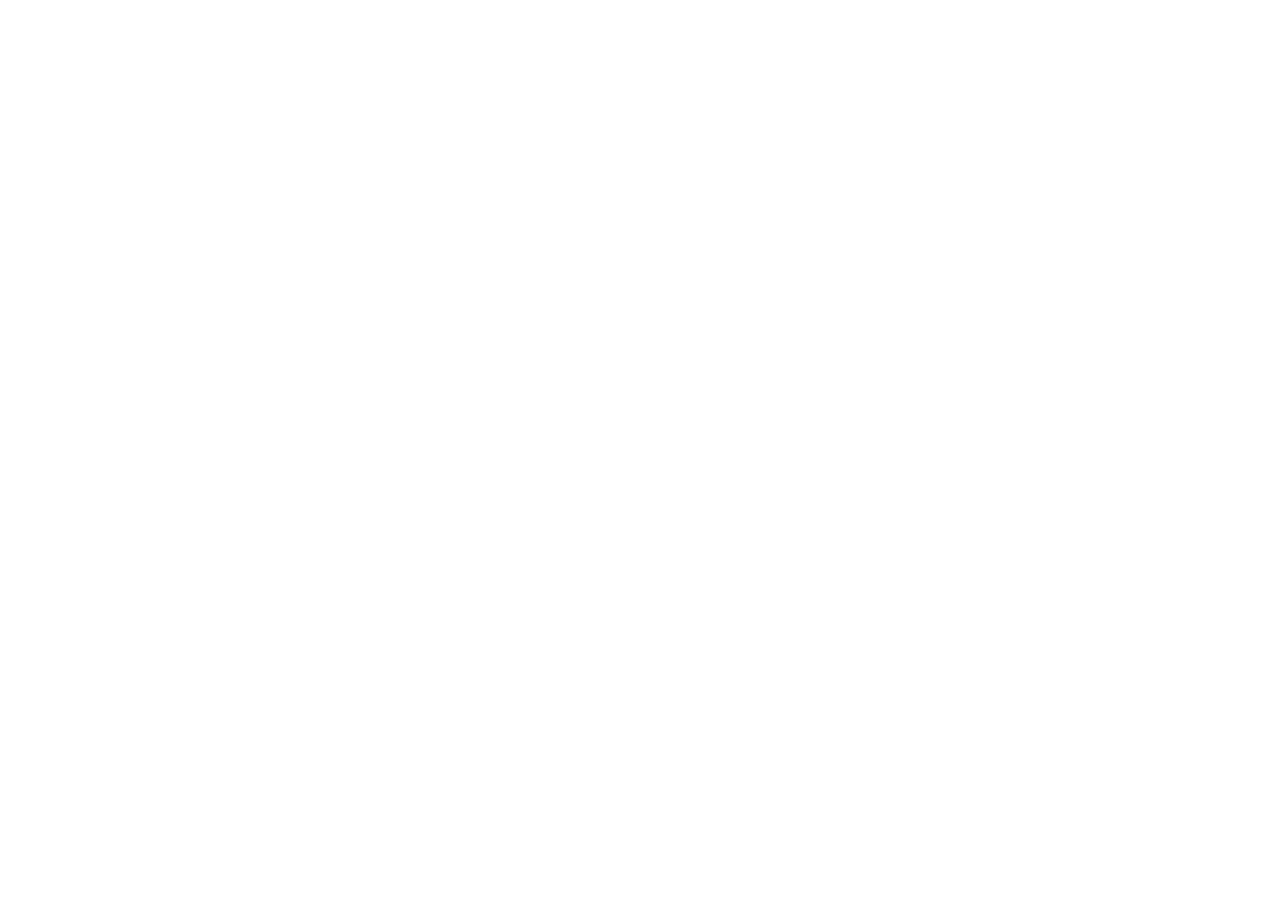
==== index.html @ a3894016 "Transformei agora o  simulador.js no pacote motor/interface/ terminando a modularizacao do motor. Ai" ====
<!DOCTYPE html>
<html lang="pt-BR">
<head>
  <meta charset="utf-8">
  <meta name="viewport" content="width=device-width, initial-scale=1">
  <title>Evoluteca</title>
  <link rel="preconnect" href="https://fonts.googleapis.com">
  <link rel="preconnect" href="https://fonts.gstatic.com" crossorigin>
  <link href="https://fonts.googleapis.com/css2?family=Open+Sans:wght@300;400;600&display=swap" rel="stylesheet">
  <link rel="stylesheet" href="motor/estilo.css">
  <script type="importmap">
    { "imports": { "r": "./motor/r/__entrada__.js" } }
  </script>
</head>
<body>
  <main id="raiz"></main>
  <noscript>
    <p></p>
  </noscript>

  <script type="module">
    import { montarSimulador } from "./motor/interface/__entrada__.js";
    import * as deriva from "./simulacoes/deriva.js";

    montarSimulador(document.getElementById("raiz"), deriva);
  </script>
</body>
</html>
---- motor/estilo.css ----
:root {
  --navy: #142560;
  --teal: #1094ab;
  --teal-escuro: #0d7a8d;
  --tinta: #3d3d3d;
  --tinta-suave: #6b6b6b;
  --fundo-suave: #f5f5f5;
  --borda: #e5e5e5;
  --fonte: "Open Sans", Arial, sans-serif;
  --raio: 4px;
}

* {
  box-sizing: border-box;
}

body {
  margin: 0 auto;
  padding: 2.5rem 1.25rem 4rem;
  max-width: 1170px;
  font-family: var(--fonte);
  line-height: 1.6;
  color: var(--tinta);
  -webkit-font-smoothing: antialiased;
}

h1 {
  margin: 0 0 1.5rem;
  font-weight: 300;
  font-size: clamp(1.7rem, 3vw, 2.15rem);
  color: var(--navy);
}

.painel {
  display: grid;
  gap: 1rem;
  background: var(--fundo-suave);
  border: 1px solid var(--borda);
  border-radius: var(--raio);
  padding: 1.1rem 1.35rem 1.35rem;
  margin-bottom: 1.25rem;
}

.painel-topo {
  display: flex;
  flex-wrap: wrap;
  justify-content: space-between;
  align-items: center;
  gap: 0.75rem 1.5rem;
}

.painel-topo h2 {
  margin: 0;
  font-size: 0.72rem;
  font-weight: 600;
  letter-spacing: 0.12em;
  text-transform: uppercase;
  color: var(--tinta-suave);
}

.botao {
  font: inherit;
  font-size: 0.75rem;
  font-weight: 600;
  letter-spacing: 0.14em;
  text-transform: uppercase;
  color: #fff;
  background: var(--teal);
  border: 1px solid var(--teal);
  border-radius: var(--raio);
  padding: 0.7rem 1.1rem;
  cursor: pointer;
}

.botao:hover {
  background: var(--teal-escuro);
  border-color: var(--teal-escuro);
}

.parametros {
  display: grid;
  grid-template-columns: repeat(auto-fit, minmax(210px, 1fr));
  gap: 0.9rem 1.75rem;
}

.parametro {
  display: grid;
  gap: 0.3rem;
}

.parametro label {
  display: flex;
  justify-content: space-between;
  align-items: baseline;
  gap: 0.5rem;
  font-size: 0.9rem;
  font-weight: 600;
}

.valor {
  color: var(--teal-escuro);
  font-variant-numeric: tabular-nums;
}

.parametro input {
  width: 100%;
  margin: 0;
  accent-color: var(--teal);
}

.quadro {
  background: #fff;
  border: 1px solid var(--borda);
  border-radius: var(--raio);
  padding: 1.25rem 1rem 1rem;
}

.grafico {
  display: block;
  width: 100%;
  height: 440px;
}

.legenda {
  display: flex;
  flex-wrap: wrap;
  gap: 0.35rem 1.1rem;
  font-size: 0.8rem;
  color: var(--tinta-suave);
  margin-top: 0.6rem;
}

.legenda-item {
  display: inline-flex;
  align-items: center;
  gap: 0.45rem;
}

.marca-foco,
.marca-feixe {
  width: 20px;
  height: 3px;
  border-radius: 2px;
  flex-shrink: 0;
}

.marca-foco {
  background: var(--navy);
}

.marca-feixe {
  background: var(--teal);
}
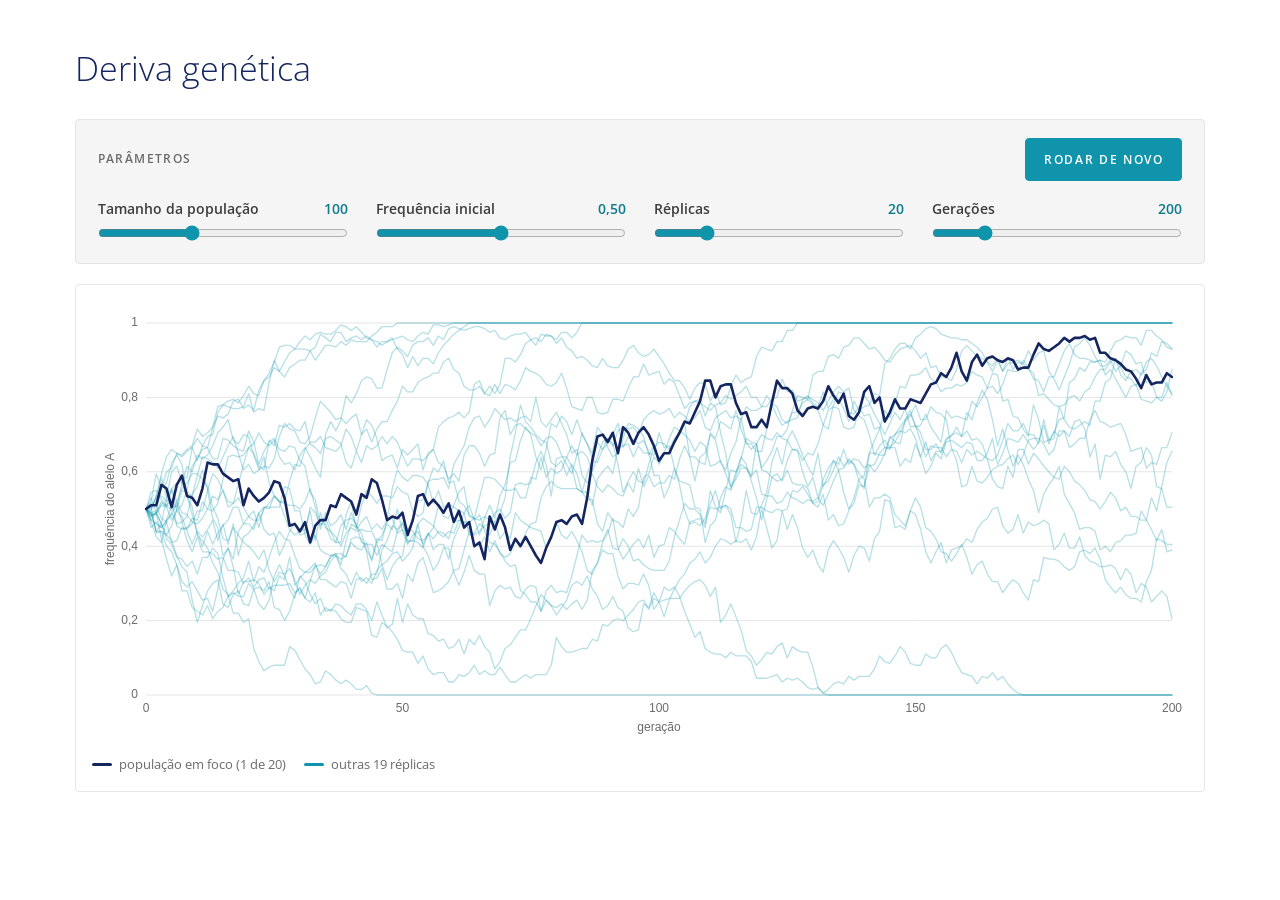
==== commit fbac2852: "Criando direto centralizado para a parte visual do site, a ideia e centralizar toda parte estetica d" ====
--- a/index.html
+++ b/index.html
@@ -7,7 +7,8 @@
   <link rel="preconnect" href="https://fonts.googleapis.com">
   <link rel="preconnect" href="https://fonts.gstatic.com" crossorigin>
   <link href="https://fonts.googleapis.com/css2?family=Open+Sans:wght@300;400;600&display=swap" rel="stylesheet">
-  <link rel="stylesheet" href="motor/estilo.css">
+  <link rel="stylesheet" href="tema/variaveis.css">
+  <link rel="stylesheet" href="tema/componentes.css">
   <script type="importmap">
     { "imports": { "r": "./motor/r/__entrada__.js" } }
   </script>
--- a/tema/variaveis.css
+++ b/tema/variaveis.css
@@ -0,0 +1,23 @@
+:root {
+  --navy: #142560;
+  --teal: #1094ab;
+  --teal-escuro: #0d7a8d;
+  --tinta: #3d3d3d;
+  --tinta-suave: #6b6b6b;
+  --fundo-suave: #f5f5f5;
+  --borda: #e5e5e5;
+  --fonte: "Open Sans", Arial, sans-serif;
+  --raio: 4px;
+
+  --grafico-fonte: 12px var(--fonte);
+  --grafico-foco-cor: var(--navy);
+  --grafico-foco-linha: 2.6;
+  --grafico-feixe-cor: var(--teal);
+  --grafico-feixe-linha: 2;
+  --grafico-feixe-linha-denso: 1.3;
+  --grafico-feixe-opacidade: 0.75;
+  --grafico-feixe-opacidade-denso: 0.3;
+  --grafico-grade-cor: var(--borda);
+  --grafico-grade-linha: 1;
+  --grafico-eixo-cor: var(--tinta-suave);
+}
--- a/tema/componentes.css
+++ b/tema/componentes.css
@@ -0,0 +1,141 @@
+* {
+  box-sizing: border-box;
+}
+
+body {
+  margin: 0 auto;
+  padding: 2.5rem 1.25rem 4rem;
+  max-width: 1170px;
+  font-family: var(--fonte);
+  line-height: 1.6;
+  color: var(--tinta);
+  -webkit-font-smoothing: antialiased;
+}
+
+h1 {
+  margin: 0 0 1.5rem;
+  font-weight: 300;
+  font-size: clamp(1.7rem, 3vw, 2.15rem);
+  color: var(--navy);
+}
+
+.painel {
+  display: grid;
+  gap: 1rem;
+  background: var(--fundo-suave);
+  border: 1px solid var(--borda);
+  border-radius: var(--raio);
+  padding: 1.1rem 1.35rem 1.35rem;
+  margin-bottom: 1.25rem;
+}
+
+.painel-topo {
+  display: flex;
+  flex-wrap: wrap;
+  justify-content: space-between;
+  align-items: center;
+  gap: 0.75rem 1.5rem;
+}
+
+.painel-topo h2 {
+  margin: 0;
+  font-size: 0.72rem;
+  font-weight: 600;
+  letter-spacing: 0.12em;
+  text-transform: uppercase;
+  color: var(--tinta-suave);
+}
+
+.botao {
+  font: inherit;
+  font-size: 0.75rem;
+  font-weight: 600;
+  letter-spacing: 0.14em;
+  text-transform: uppercase;
+  color: #fff;
+  background: var(--teal);
+  border: 1px solid var(--teal);
+  border-radius: var(--raio);
+  padding: 0.7rem 1.1rem;
+  cursor: pointer;
+}
+
+.botao:hover {
+  background: var(--teal-escuro);
+  border-color: var(--teal-escuro);
+}
+
+.parametros {
+  display: grid;
+  grid-template-columns: repeat(auto-fit, minmax(210px, 1fr));
+  gap: 0.9rem 1.75rem;
+}
+
+.parametro {
+  display: grid;
+  gap: 0.3rem;
+}
+
+.parametro label {
+  display: flex;
+  justify-content: space-between;
+  align-items: baseline;
+  gap: 0.5rem;
+  font-size: 0.9rem;
+  font-weight: 600;
+}
+
+.valor {
+  color: var(--teal-escuro);
+  font-variant-numeric: tabular-nums;
+}
+
+.parametro input {
+  width: 100%;
+  margin: 0;
+  accent-color: var(--teal);
+}
+
+.quadro {
+  background: #fff;
+  border: 1px solid var(--borda);
+  border-radius: var(--raio);
+  padding: 1.25rem 1rem 1rem;
+}
+
+.grafico {
+  display: block;
+  width: 100%;
+  height: 440px;
+}
+
+.legenda {
+  display: flex;
+  flex-wrap: wrap;
+  gap: 0.35rem 1.1rem;
+  font-size: 0.8rem;
+  color: var(--tinta-suave);
+  margin-top: 0.6rem;
+}
+
+.legenda-item {
+  display: inline-flex;
+  align-items: center;
+  gap: 0.45rem;
+}
+
+.marca-foco,
+.marca-feixe {
+  width: 20px;
+  height: 3px;
+  border-radius: 2px;
+  flex-shrink: 0;
+}
+
+.marca-foco {
+  background: var(--grafico-foco-cor);
+}
+
+.marca-feixe {
+  background: var(--grafico-feixe-cor);
+}
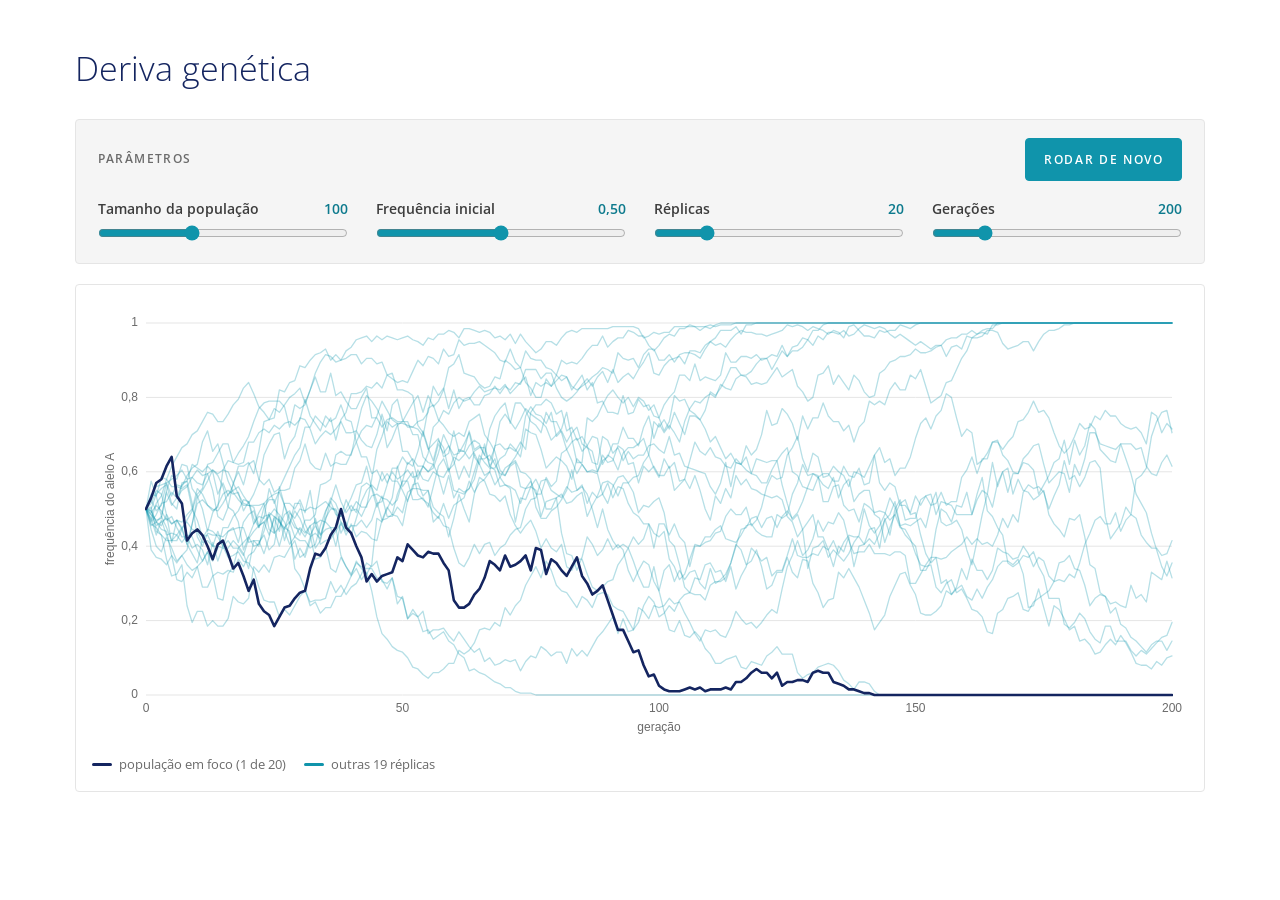
==== commit d3b7e928: "Criacao de tema, para centralizacao visual do site" ====
--- a/index.html
+++ b/index.html
@@ -7,8 +7,7 @@
   <link rel="preconnect" href="https://fonts.googleapis.com">
   <link rel="preconnect" href="https://fonts.gstatic.com" crossorigin>
   <link href="https://fonts.googleapis.com/css2?family=Open+Sans:wght@300;400;600&display=swap" rel="stylesheet">
-  <link rel="stylesheet" href="tema/variaveis.css">
-  <link rel="stylesheet" href="tema/componentes.css">
+  <link rel="stylesheet" href="tema/__entrada__.css">
   <script type="importmap">
     { "imports": { "r": "./motor/r/__entrada__.js" } }
   </script>
--- a/tema/__entrada__.css
+++ b/tema/__entrada__.css
@@ -0,0 +1,4 @@
+@import "variaveis/__entrada__.css";
+@import "pagina/__entrada__.css";
+@import "componentes/__entrada__.css";
+@import "simulador/__entrada__.css";
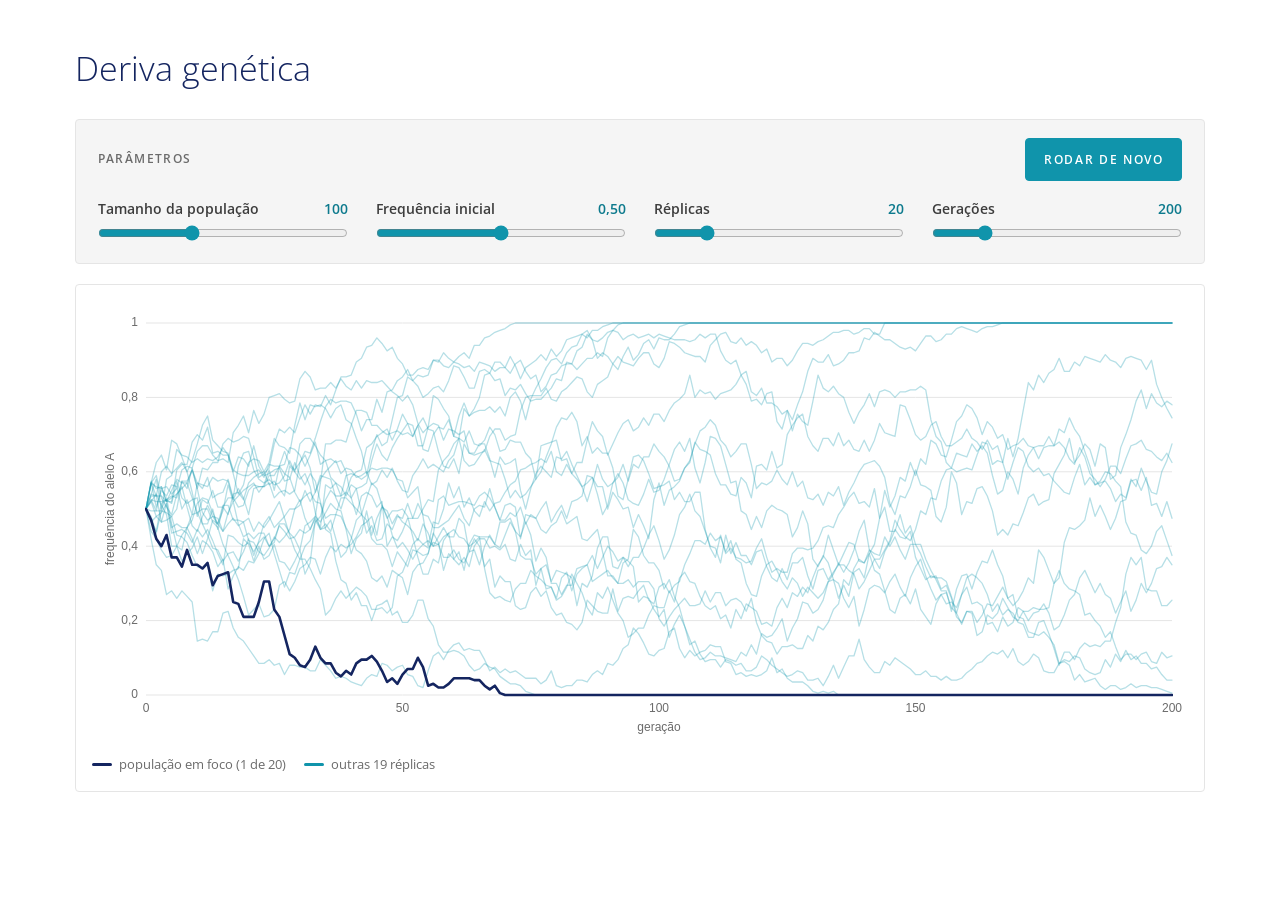
==== commit 2292e791: "Renomeando arquivos para nomes mais descritivos" ====
--- a/index.html
+++ b/index.html
@@ -7,9 +7,9 @@
   <link rel="preconnect" href="https://fonts.googleapis.com">
   <link rel="preconnect" href="https://fonts.gstatic.com" crossorigin>
   <link href="https://fonts.googleapis.com/css2?family=Open+Sans:wght@300;400;600&display=swap" rel="stylesheet">
-  <link rel="stylesheet" href="tema/__entrada__.css">
+  <link rel="stylesheet" href="aparencia/__pacote__.css">
   <script type="importmap">
-    { "imports": { "r": "./motor/r/__entrada__.js" } }
+    { "imports": { "r": "./motor-de-simuladores/r/__pacote__.js" } }
   </script>
 </head>
 <body>
@@ -19,8 +19,8 @@
   </noscript>
 
   <script type="module">
-    import { montarSimulador } from "./motor/interface/__entrada__.js";
-    import * as deriva from "./simulacoes/deriva.js";
+    import { montarSimulador } from "./motor-de-simuladores/interface/__pacote__.js";
+    import * as deriva from "./modelos-de-simulacao/deriva-genetica.js";
 
     montarSimulador(document.getElementById("raiz"), deriva);
   </script>
--- a/aparencia/__pacote__.css
+++ b/aparencia/__pacote__.css
@@ -0,0 +1,4 @@
+@import "variaveis/__pacote__.css";
+@import "pagina/__pacote__.css";
+@import "componentes/__pacote__.css";
+@import "simulador/__pacote__.css";
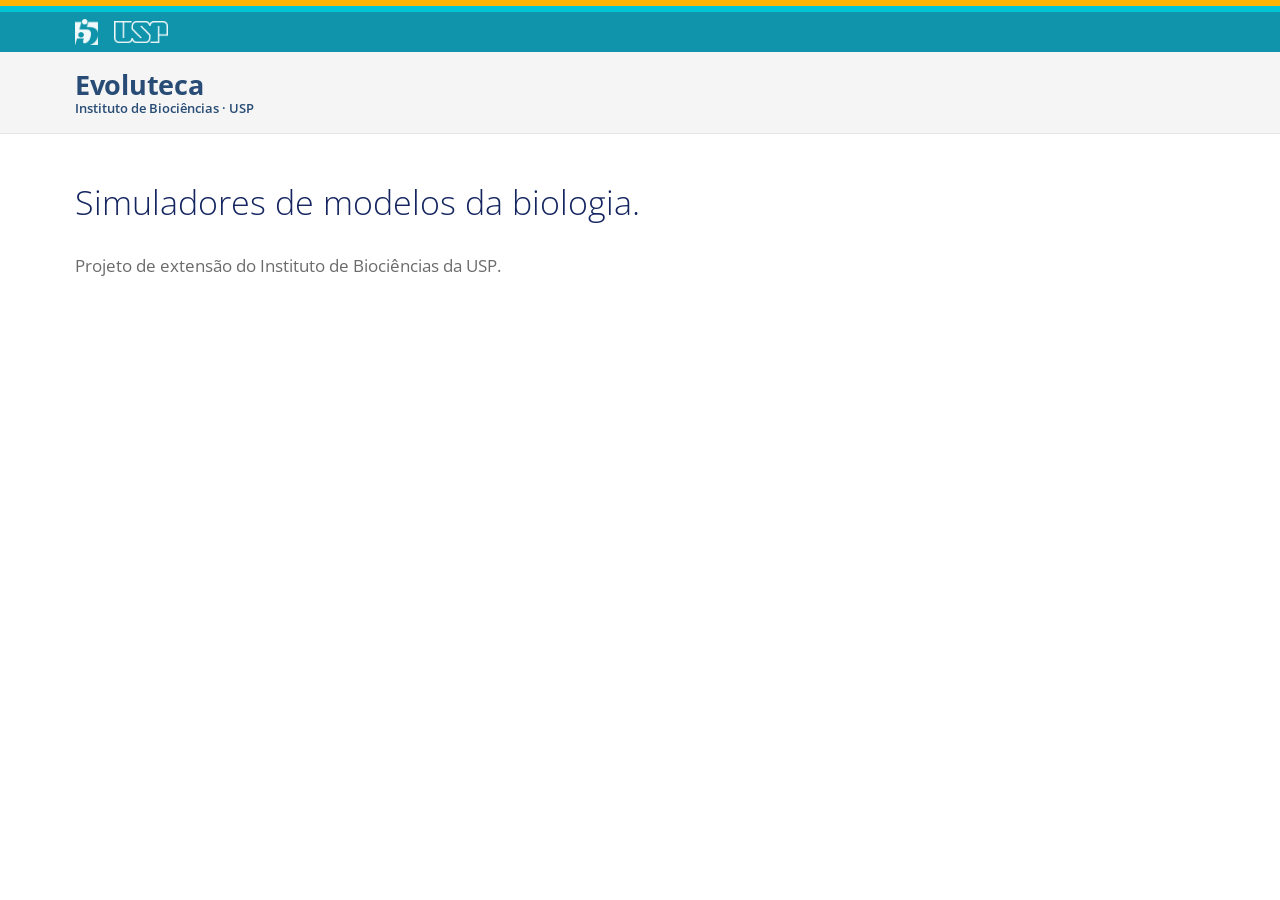
==== commit 444722d6: "Criando a home, e o cabecalho institucional da USP" ====
--- a/index.html
+++ b/index.html
@@ -4,25 +4,42 @@
   <meta charset="utf-8">
   <meta name="viewport" content="width=device-width, initial-scale=1">
   <title>Evoluteca</title>
+  <meta name="description" content="Simuladores de modelos da biologia, em português. Projeto de extensão do Instituto de Biociências da USP.">
   <link rel="preconnect" href="https://fonts.googleapis.com">
   <link rel="preconnect" href="https://fonts.gstatic.com" crossorigin>
-  <link href="https://fonts.googleapis.com/css2?family=Open+Sans:wght@300;400;600&display=swap" rel="stylesheet">
+  <link href="https://fonts.googleapis.com/css2?family=Open+Sans:wght@300;400;600;700&display=swap" rel="stylesheet">
   <link rel="stylesheet" href="aparencia/__pacote__.css">
-  <script type="importmap">
-    { "imports": { "r": "./motor-de-simuladores/r/__pacote__.js" } }
-  </script>
 </head>
 <body>
-  <main id="raiz"></main>
-  <noscript>
-    <p></p>
-  </noscript>
+  <div class="faixa-amarela"></div>
+  <div class="faixa-ciano"></div>
+  <div class="barra-institucional">
+    <div class="container">
+      <a class="logo-institucional" href="https://www.ib.usp.br" title="Instituto de Biociências da USP">
+        <img class="logo-do-ib" src="imagens/icone-ib-branco.png" alt="Instituto de Biociências da USP">
+      </a>
+      <a class="logo-institucional" href="https://www5.usp.br" title="Universidade de São Paulo">
+        <img class="logo-da-usp" src="imagens/logo-usp-branco.png" alt="Universidade de São Paulo">
+      </a>
+    </div>
+  </div>
 
-  <script type="module">
-    import { montarSimulador } from "./motor-de-simuladores/interface/__pacote__.js";
-    import * as deriva from "./modelos-de-simulacao/deriva-genetica.js";
+  <header class="cabecalho">
+    <div class="container">
+      <a class="marca" href="index.html">
+        <span class="marca-nome">Evoluteca</span>
+        <span class="marca-instituicao">Instituto de Biociências · USP</span>
+      </a>
+    </div>
+  </header>
 
-    montarSimulador(document.getElementById("raiz"), deriva);
-  </script>
+  <main>
+    <div class="container">
+      <h1>Simuladores de modelos da biologia.</h1>
+      <p class="lede">
+        Projeto de extensão do Instituto de Biociências da USP.
+      </p>
+    </div>
+  </main>
 </body>
 </html>
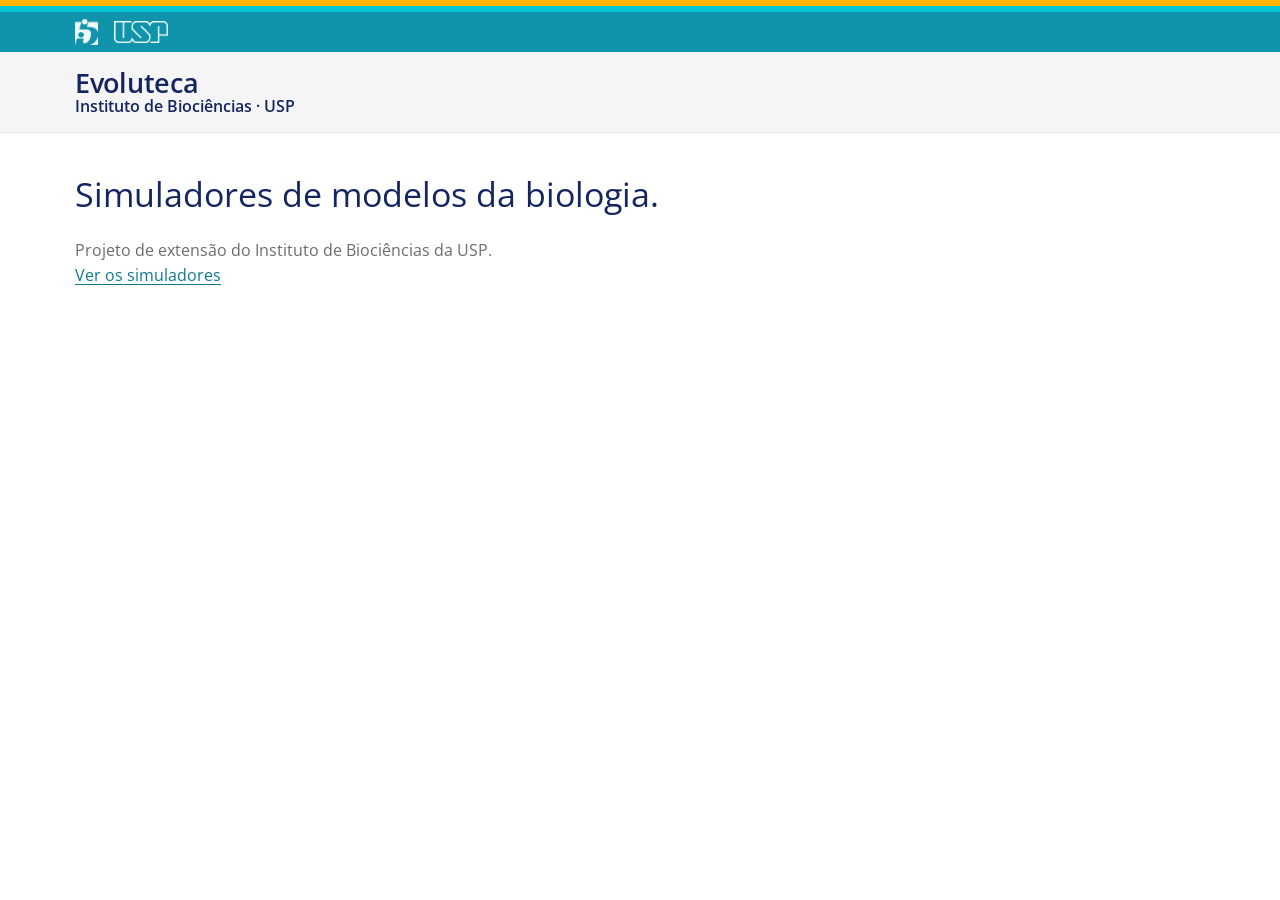
==== commit 436756b1: "Refazendo documentacoes, melhorando a arquitetura do codigo. Adcionando a biblioteca libRmath." ====
--- a/index.html
+++ b/index.html
@@ -5,41 +5,32 @@
   <meta name="viewport" content="width=device-width, initial-scale=1">
   <title>Evoluteca</title>
   <meta name="description" content="Simuladores de modelos da biologia, em português. Projeto de extensão do Instituto de Biociências da USP.">
-  <link rel="preconnect" href="https://fonts.googleapis.com">
-  <link rel="preconnect" href="https://fonts.gstatic.com" crossorigin>
-  <link href="https://fonts.googleapis.com/css2?family=Open+Sans:wght@300;400;600;700&display=swap" rel="stylesheet">
   <link rel="stylesheet" href="aparencia/__pacote__.css">
+  <script type="importmap">
+    {
+      "imports": {
+        "r": "./r/__pacote__.js",
+        "motor": "./motor/__pacote__.js"
+      }
+    }
+  </script>
 </head>
 <body>
-  <div class="faixa-amarela"></div>
-  <div class="faixa-ciano"></div>
-  <div class="barra-institucional">
-    <div class="container">
-      <a class="logo-institucional" href="https://www.ib.usp.br" title="Instituto de Biociências da USP">
-        <img class="logo-do-ib" src="imagens/icone-ib-branco.png" alt="Instituto de Biociências da USP">
-      </a>
-      <a class="logo-institucional" href="https://www5.usp.br" title="Universidade de São Paulo">
-        <img class="logo-da-usp" src="imagens/logo-usp-branco.png" alt="Universidade de São Paulo">
-      </a>
-    </div>
-  </div>
 
-  <header class="cabecalho">
-    <div class="container">
-      <a class="marca" href="index.html">
-        <span class="marca-nome">Evoluteca</span>
-        <span class="marca-instituicao">Instituto de Biociências · USP</span>
-      </a>
-    </div>
-  </header>
+  <main class="coluna-central">
+    <h1>Simuladores de modelos da biologia.</h1>
+    <p class="introducao">
+      Projeto de extensão do Instituto de Biociências da USP.
+    </p>
+    <p class="introducao">
+      <a href="catalogo.html">Ver os simuladores</a>
+    </p>
+  </main>
 
-  <main>
-    <div class="container">
-      <h1>Simuladores de modelos da biologia.</h1>
-      <p class="lede">
-        Projeto de extensão do Instituto de Biociências da USP.
-      </p>
-    </div>
-  </main>
+  <script type="module">
+    import { montarMoldura } from "motor";
+
+    montarMoldura();
+  </script>
 </body>
 </html>
--- a/aparencia/__pacote__.css
+++ b/aparencia/__pacote__.css
@@ -1,4 +1,21 @@
-@import "variaveis/__pacote__.css";
-@import "pagina/__pacote__.css";
-@import "componentes/__pacote__.css";
-@import "simulador/__pacote__.css";
+/* Todos os CSS do site, em ordem. Arquivo novo só vale depois de entrar nesta lista. */
+
+@import "variaveis/cores.css";
+@import "variaveis/tipografia.css";
+@import "variaveis/medidas.css";
+@import "variaveis/grafico.css";
+
+@import "pagina/largura-e-margens.css";
+@import "pagina/texto-e-titulos.css";
+
+@import "componentes/moldura-do-site/listras-da-usp.css";
+@import "componentes/moldura-do-site/barra-de-logos.css";
+@import "componentes/moldura-do-site/cabecalho-do-site.css";
+@import "componentes/comuns/titulo-da-pagina.css";
+@import "componentes/comuns/botoes.css";
+@import "componentes/simulador/controle-de-parametro.css";
+@import "componentes/simulador/controle-deslizante.css";
+@import "componentes/simulador/painel-do-simulador.css";
+@import "componentes/grafico/caixa-do-grafico.css";
+@import "componentes/grafico/legenda-do-grafico.css";
+@import "componentes/catalogo/cartao-do-catalogo.css";
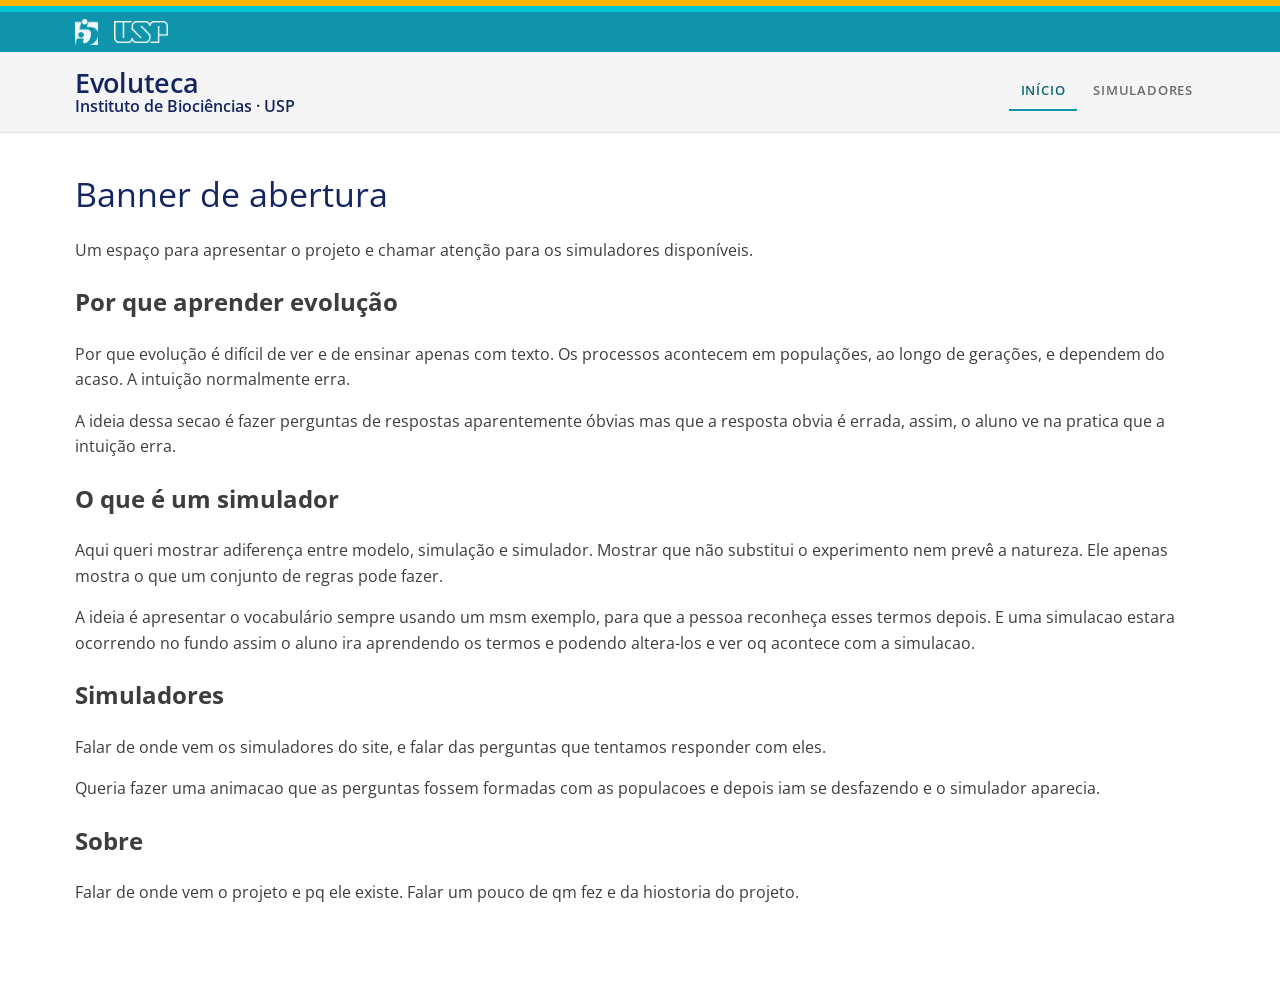
==== commit a91307ae: "Criando a ideia da home. Adicionando um menu de navegacao" ====
--- a/index.html
+++ b/index.html
@@ -18,13 +18,58 @@
 <body>
 
   <main class="coluna-central">
-    <h1>Simuladores de modelos da biologia.</h1>
-    <p class="introducao">
-      Projeto de extensão do Instituto de Biociências da USP.
-    </p>
-    <p class="introducao">
-      <a href="catalogo.html">Ver os simuladores</a>
-    </p>
+
+    <section>
+      <h1>Banner de abertura</h1>
+      <p>
+        Um espaço para apresentar o projeto e chamar atenção para os simuladores disponíveis.
+      </p>
+    </section>
+
+    <section>
+      <h2>Por que aprender evolução</h2>
+      <p>
+        Por que evolução é difícil de ver e de ensinar apenas com texto. Os
+        processos acontecem em populações, ao longo de gerações, 
+        e dependem do acaso. A intuição normalmente erra.
+      </p>
+      <p>
+        A ideia dessa secao é fazer perguntas de respostas aparentemente óbvias mas
+        que a resposta obvia é errada, assim, o aluno ve na pratica que a intuição erra.
+      </p>
+    </section>
+
+    <section>
+      <h2>O que é um simulador</h2>
+      <p>
+        Aqui queri mostrar adiferença entre modelo, simulação e simulador. 
+        Mostrar que não substitui o experimento nem prevê a
+        natureza. Ele apenas mostra o que um conjunto de regras pode fazer.
+      </p>
+      <p>
+        A ideia é apresentar o vocabulário sempre usando um msm exemplo, 
+        para que a pessoa reconheça esses termos depois. E uma simulacao estara ocorrendo no fundo
+        assim o aluno ira aprendendo os termos e podendo altera-los e ver oq acontece com a simulacao.
+      </p>
+    </section>
+
+    <section>
+      <h2>Simuladores</h2>
+      <p>
+        Falar de onde vem os simuladores do site, e falar das perguntas que tentamos responder com eles. 
+      </p>
+      <p>
+        Queria fazer uma animacao que as perguntas fossem formadas com as populacoes e depois iam se desfazendo e o simulador aparecia.
+      </p>
+    </section>
+
+    <section>
+      <h2>Sobre</h2>
+      <p>
+        Falar de onde vem o projeto e pq ele existe. Falar um pouco de qm fez e da hiostoria do projeto.
+      </p>
+    </section>
+
   </main>
 
   <script type="module">
--- a/aparencia/__pacote__.css
+++ b/aparencia/__pacote__.css
@@ -11,6 +11,7 @@
 @import "componentes/moldura-do-site/listras-da-usp.css";
 @import "componentes/moldura-do-site/barra-de-logos.css";
 @import "componentes/moldura-do-site/cabecalho-do-site.css";
+@import "componentes/moldura-do-site/menu-do-site.css";
 @import "componentes/comuns/titulo-da-pagina.css";
 @import "componentes/comuns/botoes.css";
 @import "componentes/simulador/controle-de-parametro.css";
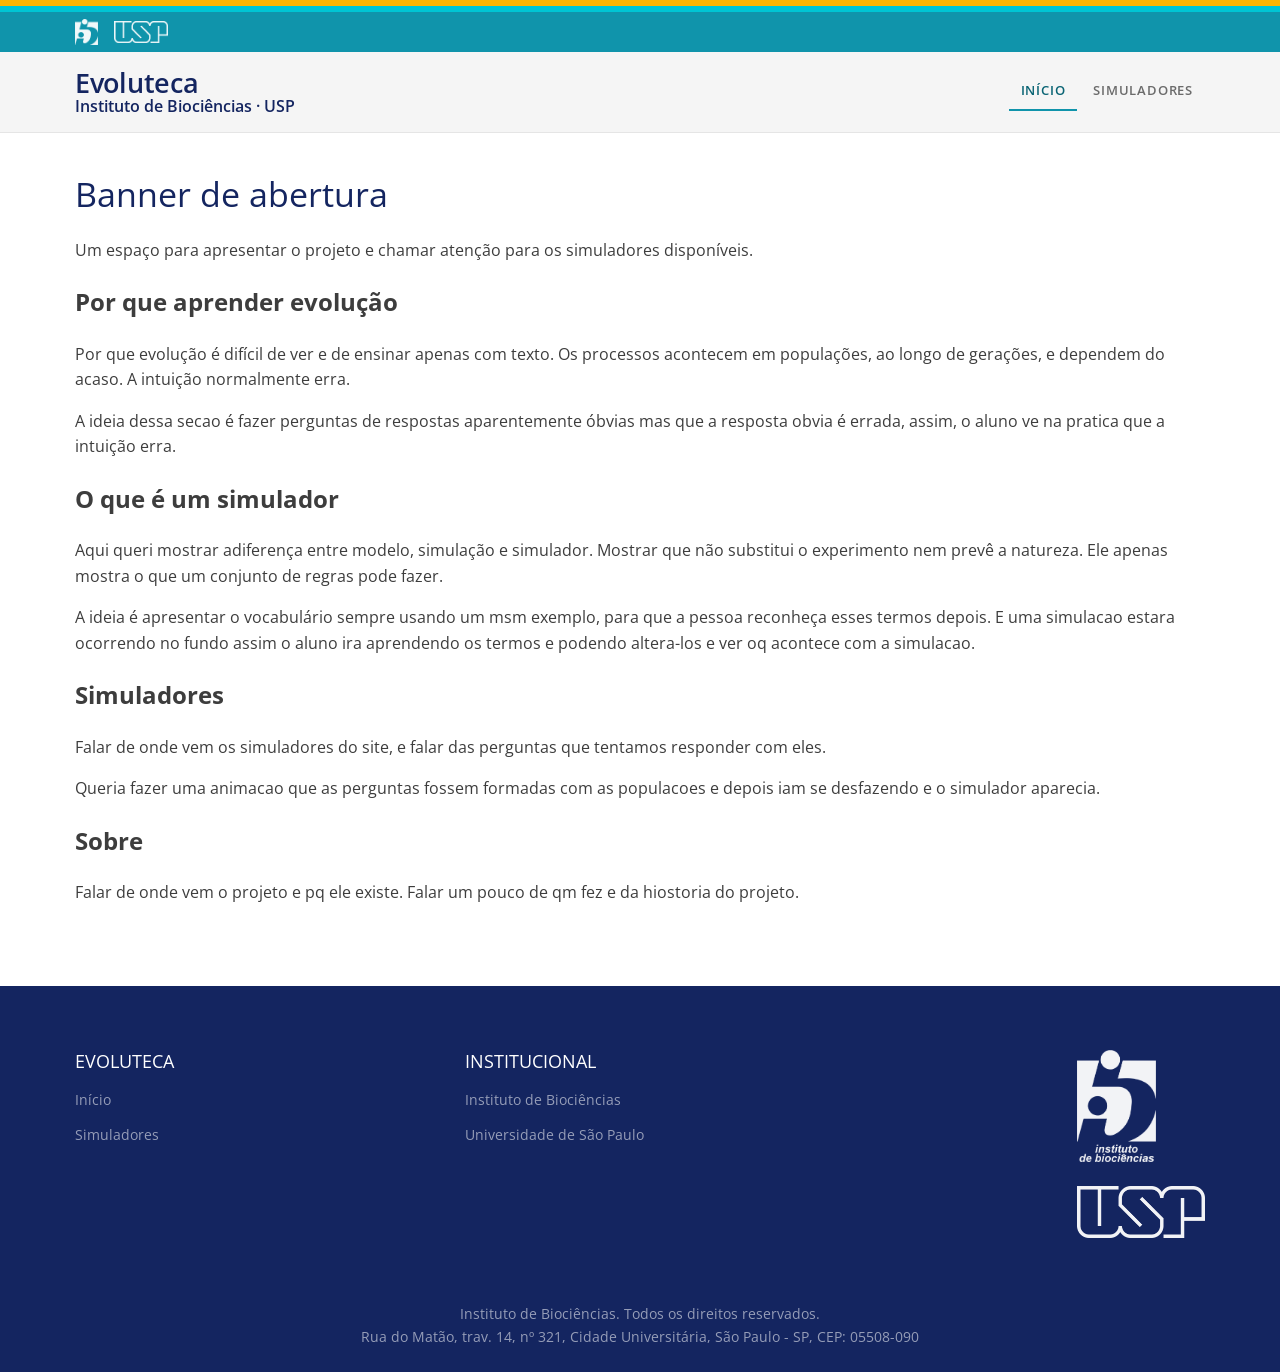
==== commit 4d3dd456: "Adicionando o fav ico igual ao do site do IB" ====
--- a/index.html
+++ b/index.html
@@ -5,6 +5,7 @@
   <meta name="viewport" content="width=device-width, initial-scale=1">
   <title>Evoluteca</title>
   <meta name="description" content="Simuladores de modelos da biologia, em português. Projeto de extensão do Instituto de Biociências da USP.">
+  <link rel="icon" type="image/png" href="imagens/institucionais/icone-ib-azul.png">
   <link rel="stylesheet" href="aparencia/__pacote__.css">
   <script type="importmap">
     {
--- a/aparencia/__pacote__.css
+++ b/aparencia/__pacote__.css
@@ -12,6 +12,7 @@
 @import "componentes/moldura-do-site/barra-de-logos.css";
 @import "componentes/moldura-do-site/cabecalho-do-site.css";
 @import "componentes/moldura-do-site/menu-do-site.css";
+@import "componentes/moldura-do-site/rodape-do-site.css";
 @import "componentes/comuns/titulo-da-pagina.css";
 @import "componentes/comuns/botoes.css";
 @import "componentes/simulador/controle-de-parametro.css";
